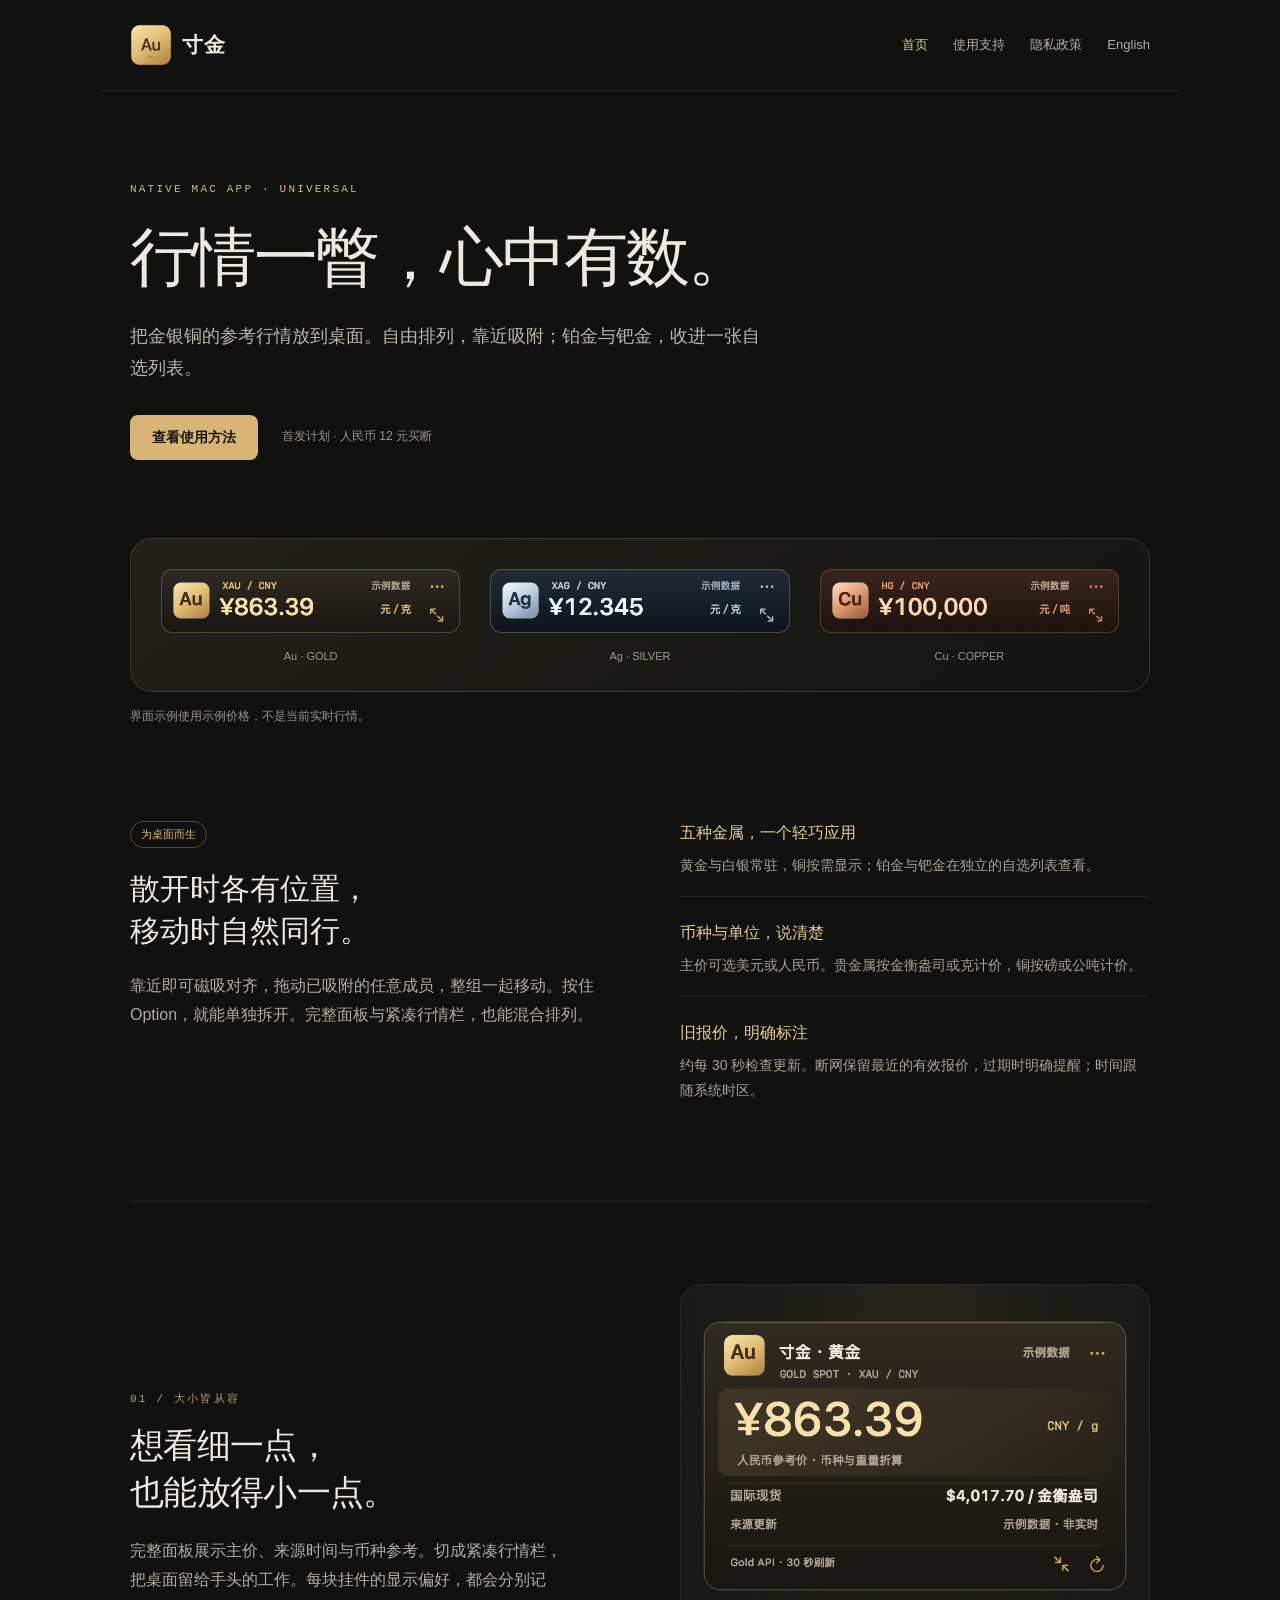
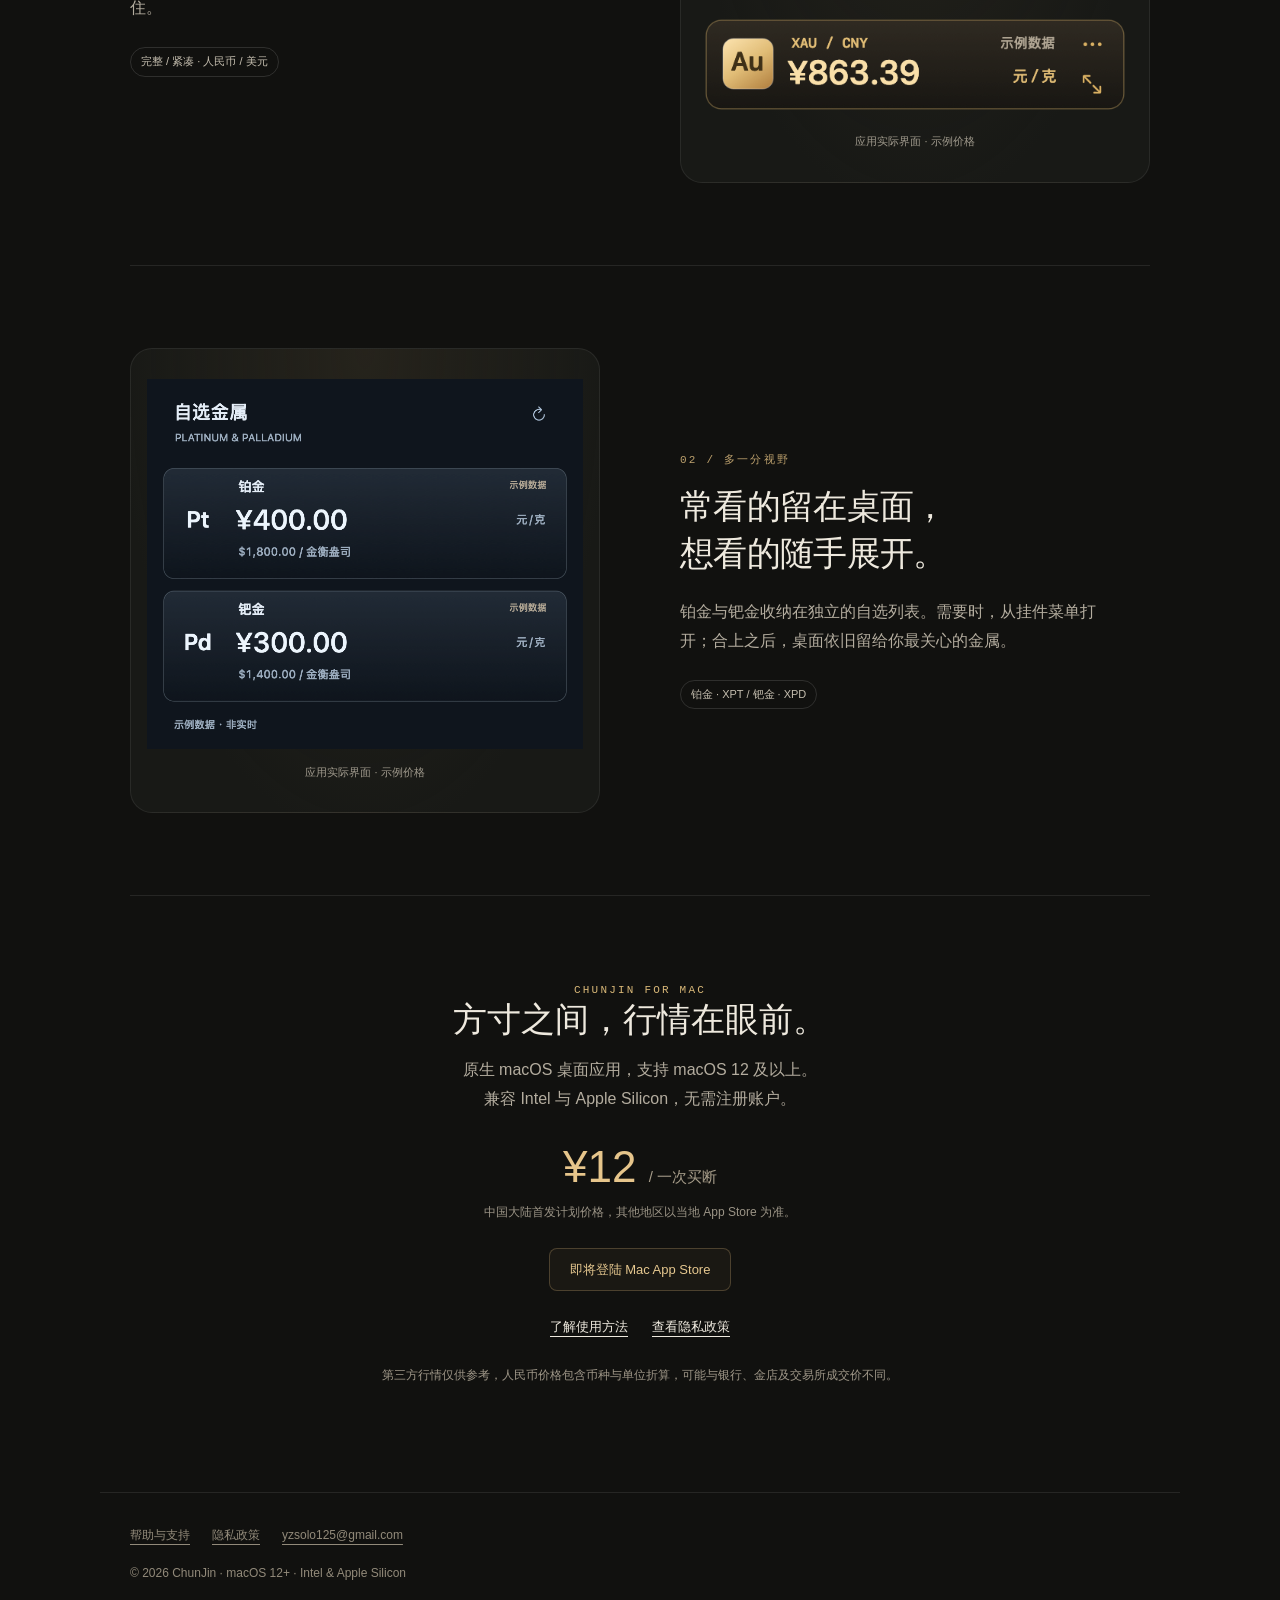
==== index.html @ 6190fd39 "Create independent bilingual ChunJin website" ====
<!doctype html><html lang="zh-CN"><head><meta charset="utf-8"><meta name="viewport" content="width=device-width,initial-scale=1"><title>寸金 · 桌面金属行情</title><meta name="description" content="把金银铜的参考行情放到桌面。自由排列，靠近吸附；铂金与钯金，收进一张自选列表。"><meta name="theme-color" content="#11110f"><link rel="icon" href="assets/icon.png"><link rel="stylesheet" href="style.css"></head><body><a class="skip" href="#main">跳到正文</a><header class="header wrap"><a class="brand" href="index.html"><img src="assets/icon.png" alt="Au">寸金</a><nav aria-label="主导航"><a href="index.html" aria-current="page">首页</a><a href="support.html">使用支持</a><a href="privacy.html">隐私政策</a><a href="en/index.html" lang="en">English</a></nav></header><main id="main" class="wrap"><section class="hero"><div class="eyebrow">NATIVE MAC APP · UNIVERSAL</div><h1>行情一瞥，心中有数。</h1><p>把金银铜的参考行情放到桌面。自由排列，靠近吸附；铂金与钯金，收进一张自选列表。</p><div class="actions"><a class="button" href="support.html">查看使用方法</a><span class="note">首发计划 · 人民币 12 元买断</span></div></section><div class="metals"><div class="metal"><img src="assets/gold-zh-Hans.png" alt="黄金挂件"><p>Au · GOLD</p></div><div class="metal"><img src="assets/silver-zh-Hans.png" alt="白银挂件"><p>Ag · SILVER</p></div><div class="metal"><img src="assets/copper-zh-Hans.png" alt="铜挂件"><p>Cu · COPPER</p></div></div><p class="note">界面示例使用示例价格，不是当前实时行情。</p><section class="intro"><div><span class="pill">为桌面而生</span><h2>散开时各有位置，<br>移动时自然同行。</h2><p>靠近即可磁吸对齐，拖动已吸附的任意成员，整组一起移动。按住 Option，就能单独拆开。完整面板与紧凑行情栏，也能混合排列。</p></div><div class="facts"><div><strong>五种金属，一个轻巧应用</strong><p>黄金与白银常驻，铜按需显示；铂金与钯金在独立的自选列表查看。</p></div><div><strong>币种与单位，说清楚</strong><p>主价可选美元或人民币。贵金属按金衡盎司或克计价，铜按磅或公吨计价。</p></div><div><strong>旧报价，明确标注</strong><p>约每 30 秒检查更新。断网保留最近的有效报价，过期时明确提醒；时间跟随系统时区。</p></div></div></section><section class="feature"><div class="body"><div class="eyebrow">01 / 大小皆从容</div><h2>想看细一点，<br>也能放得小一点。</h2><p>完整面板展示主价、来源时间与币种参考。切成紧凑行情栏，把桌面留给手头的工作。每块挂件的显示偏好，都会分别记住。</p><div class="spec"><span>完整 / 紧凑 · 人民币 / 美元</span></div></div><figure><img src="assets/gold-monitor-preview-zh-Hans.png" alt="黄金完整行情面板" loading="lazy"><img src="assets/gold-zh-Hans.png" alt="黄金紧凑行情栏" loading="lazy"><figcaption>应用实际界面 · 示例价格</figcaption></figure></section><section class="feature reverse"><div class="body"><div class="eyebrow">02 / 多一分视野</div><h2>常看的留在桌面，<br>想看的随手展开。</h2><p>铂金与钯金收纳在独立的自选列表。需要时，从挂件菜单打开；合上之后，桌面依旧留给你最关心的金属。</p><div class="spec"><span>铂金 · XPT / 钯金 · XPD</span></div></div><figure><img src="assets/watchlist-preview-zh-Hans.png" alt="铂金与钯金自选列表" loading="lazy"><figcaption>应用实际界面 · 示例价格</figcaption></figure></section><section class="purchase" id="availability"><div class="eyebrow">CHUNJIN FOR MAC</div><h2>方寸之间，行情在眼前。</h2><p>原生 macOS 桌面应用，支持 macOS 12 及以上。<br>兼容 Intel 与 Apple Silicon，无需注册账户。</p><div class="price">¥12 <small>/ 一次买断</small></div><p class="note">中国大陆首发计划价格，其他地区以当地 App Store 为准。</p><span class="launch">即将登陆 Mac App Store</span><div class="links"><a href="support.html">了解使用方法</a><a href="privacy.html">查看隐私政策</a></div><p class="fineprint">第三方行情仅供参考，人民币价格包含币种与单位折算，可能与银行、金店及交易所成交价不同。</p></section></main><footer class="wrap"><div class="links"><a href="support.html">帮助与支持</a><a href="privacy.html">隐私政策</a><a href="mailto:yzsolo125@gmail.com">yzsolo125@gmail.com</a></div><span>© 2026 ChunJin · macOS 12+ · Intel &amp; Apple Silicon</span></footer></body></html>
---- style.css ----
*{box-sizing:border-box}html{color-scheme:dark;scroll-behavior:smooth}body{margin:0;background:#11110f;color:#eee9de;font:16px/1.8 -apple-system,BlinkMacSystemFont,"Segoe UI",sans-serif}a{color:inherit;text-underline-offset:5px}a:hover{color:#f4d79a}.wrap{max-width:1080px;margin:auto;padding:0 30px}.header{display:flex;align-items:center;justify-content:space-between;padding-top:24px;padding-bottom:24px;border-bottom:1px solid #ffffff16}.brand{display:flex;align-items:center;gap:10px;text-decoration:none;font-size:21px;font-weight:600;letter-spacing:1px}.brand img{width:42px;height:42px}nav{display:flex;gap:25px;flex-wrap:wrap;font-size:13px;color:#b7af9d}nav a{text-decoration:none}nav a[aria-current=page]{color:#e8c688}.hero{padding:92px 0 44px;max-width:880px}.eyebrow{font:11px ui-monospace,SFMono-Regular,monospace;letter-spacing:2.2px;color:#d9b878}.hero h1{font-size:clamp(36px,5vw,64px);font-weight:500;line-height:1.2;letter-spacing:-2px;margin:24px 0}.hero p{color:#bdb5a5;max-width:640px;font-size:18px}.actions{display:flex;align-items:center;gap:24px;flex-wrap:wrap;margin-top:30px}.button{background:#d8b577;color:#19150e;padding:10px 22px;border-radius:8px;text-decoration:none;font-size:14px;font-weight:600}.note{font-size:12px!important;color:#9b9486!important}.metals{display:grid;grid-template-columns:repeat(3,1fr);gap:18px;background:linear-gradient(145deg,#24211a,#131412);border:1px solid #dabb812b;padding:24px;border-radius:22px;margin:24px 0 14px}.metal img{width:100%;display:block}.metal p{font-size:11px;color:#9f998c;text-align:center;margin:8px 0 0}.intro{display:grid;grid-template-columns:1fr 1fr;gap:80px;padding:80px 0;border-bottom:1px solid #ffffff16}.intro h2{font-size:30px;line-height:1.4;font-weight:500;margin:0 0 20px}.intro p{color:#b4ad9f;margin:0}.facts{display:grid;gap:22px}.facts div{padding-bottom:18px;border-bottom:1px solid #ffffff14}.facts strong{font-weight:500;color:#e9cc96}.facts p{font-size:14px;color:#aaa393;margin-top:5px}.document{max-width:800px;padding-top:58px;padding-bottom:74px}.document h1{font-size:38px;font-weight:500;line-height:1.3;margin:0 0 16px}.document h2{font-size:22px;font-weight:500;margin:38px 0 12px}.document p{color:#beb7a8;white-space:pre-line}.document .lead{font-size:18px}.document .meta{font-size:12px;color:#9a9282}.document details{padding:20px 0;border-bottom:1px solid #ffffff1a}.document summary{cursor:pointer;font-size:17px;color:#ead3a6}.document details p{margin-bottom:2px}.pill{display:inline-block;font:11px ui-monospace,monospace;border:1px solid #d8b57755;color:#d8b577;padding:5px 10px;border-radius:20px;margin-bottom:20px}footer{padding-top:32px!important;padding-bottom:36px!important;border-top:1px solid #ffffff16;color:#928a7a;font-size:12px}footer .links{display:flex;gap:22px;flex-wrap:wrap;margin-bottom:16px}.skip{position:absolute;left:-10000px}.skip:focus{left:12px;top:5px;background:#333;padding:10px;z-index:2}@media(max-width:700px){.wrap{padding-left:20px;padding-right:20px}.header{align-items:flex-start;gap:18px}nav{gap:12px;justify-content:flex-end;font-size:12px}.brand{font-size:17px}.brand img{width:32px;height:32px}.hero{padding-top:60px}.hero h1{letter-spacing:-1px}.hero p{font-size:16px}.metals{grid-template-columns:1fr;padding:15px;gap:18px}.metal{max-width:410px;margin:auto}.intro{grid-template-columns:1fr;gap:35px;padding:50px 0}.document{padding-top:42px}.document h1{font-size:30px}}@media(prefers-reduced-motion:reduce){html{scroll-behavior:auto}}
a:focus-visible,summary:focus-visible{outline:2px solid #f1ce89;outline-offset:6px}.feature{display:grid;grid-template-columns:1fr 1fr;gap:80px;align-items:center;padding:82px 0;border-bottom:1px solid #ffffff16}.feature h2{font-weight:500;font-size:34px;line-height:1.4;margin:16px 0 20px;letter-spacing:-.7px}.feature p{color:#b4ad9f}.feature .eyebrow{color:#bca06d}.feature figure{margin:0;padding:30px 16px;border:1px solid #ffffff13;border-radius:22px;background:radial-gradient(ellipse at top,#37302370,transparent 75%),#181916;display:grid;place-items:center;gap:14px}.feature figure img{width:100%;max-width:440px;height:auto}.feature figcaption{font-size:11px;color:#9f998c}.feature.reverse figure{order:-1}.spec{display:flex;gap:10px;flex-wrap:wrap;margin-top:24px}.spec span{font-size:11px;padding:4px 10px;border:1px solid #ffffff20;border-radius:20px;color:#c5beaf}.purchase{text-align:center;padding:88px 20px 82px}.purchase h2{font-size:34px;line-height:1.4;font-weight:500;margin:0 0 12px}.purchase>p{color:#b4ad9f;max-width:570px;margin:0 auto 24px}.price{font-size:44px;line-height:1.2;color:#e6c58b;font-weight:500;margin:28px 0 8px;font-variant-numeric:tabular-nums}.price small{font-size:15px;color:#a79d8a;font-weight:400}.launch{display:inline-flex;border:1px solid #d8b57744;background:#d8b5770b;color:#e5c78f;border-radius:8px;padding:9px 20px;font-size:13px}.fineprint{font-size:12px!important;color:#9f9788!important;margin-top:26px!important}.hero .actions .note{max-width:300px}.metals .metal img{height:auto}.metals{margin-top:34px}.feature .body{max-width:440px}.intro .facts div:last-child{border-bottom:0}.purchase .links{display:flex;justify-content:center;gap:24px;margin-top:24px;font-size:13px}@media(max-width:700px){.feature{grid-template-columns:1fr;gap:30px;padding:48px 0}.feature.reverse figure{order:0}.feature h2,.purchase h2{font-size:28px}.feature figure{padding:24px 12px}.purchase{padding:58px 0}.price{font-size:38px}.hero .actions{gap:16px}.metals .metal{width:100%}}
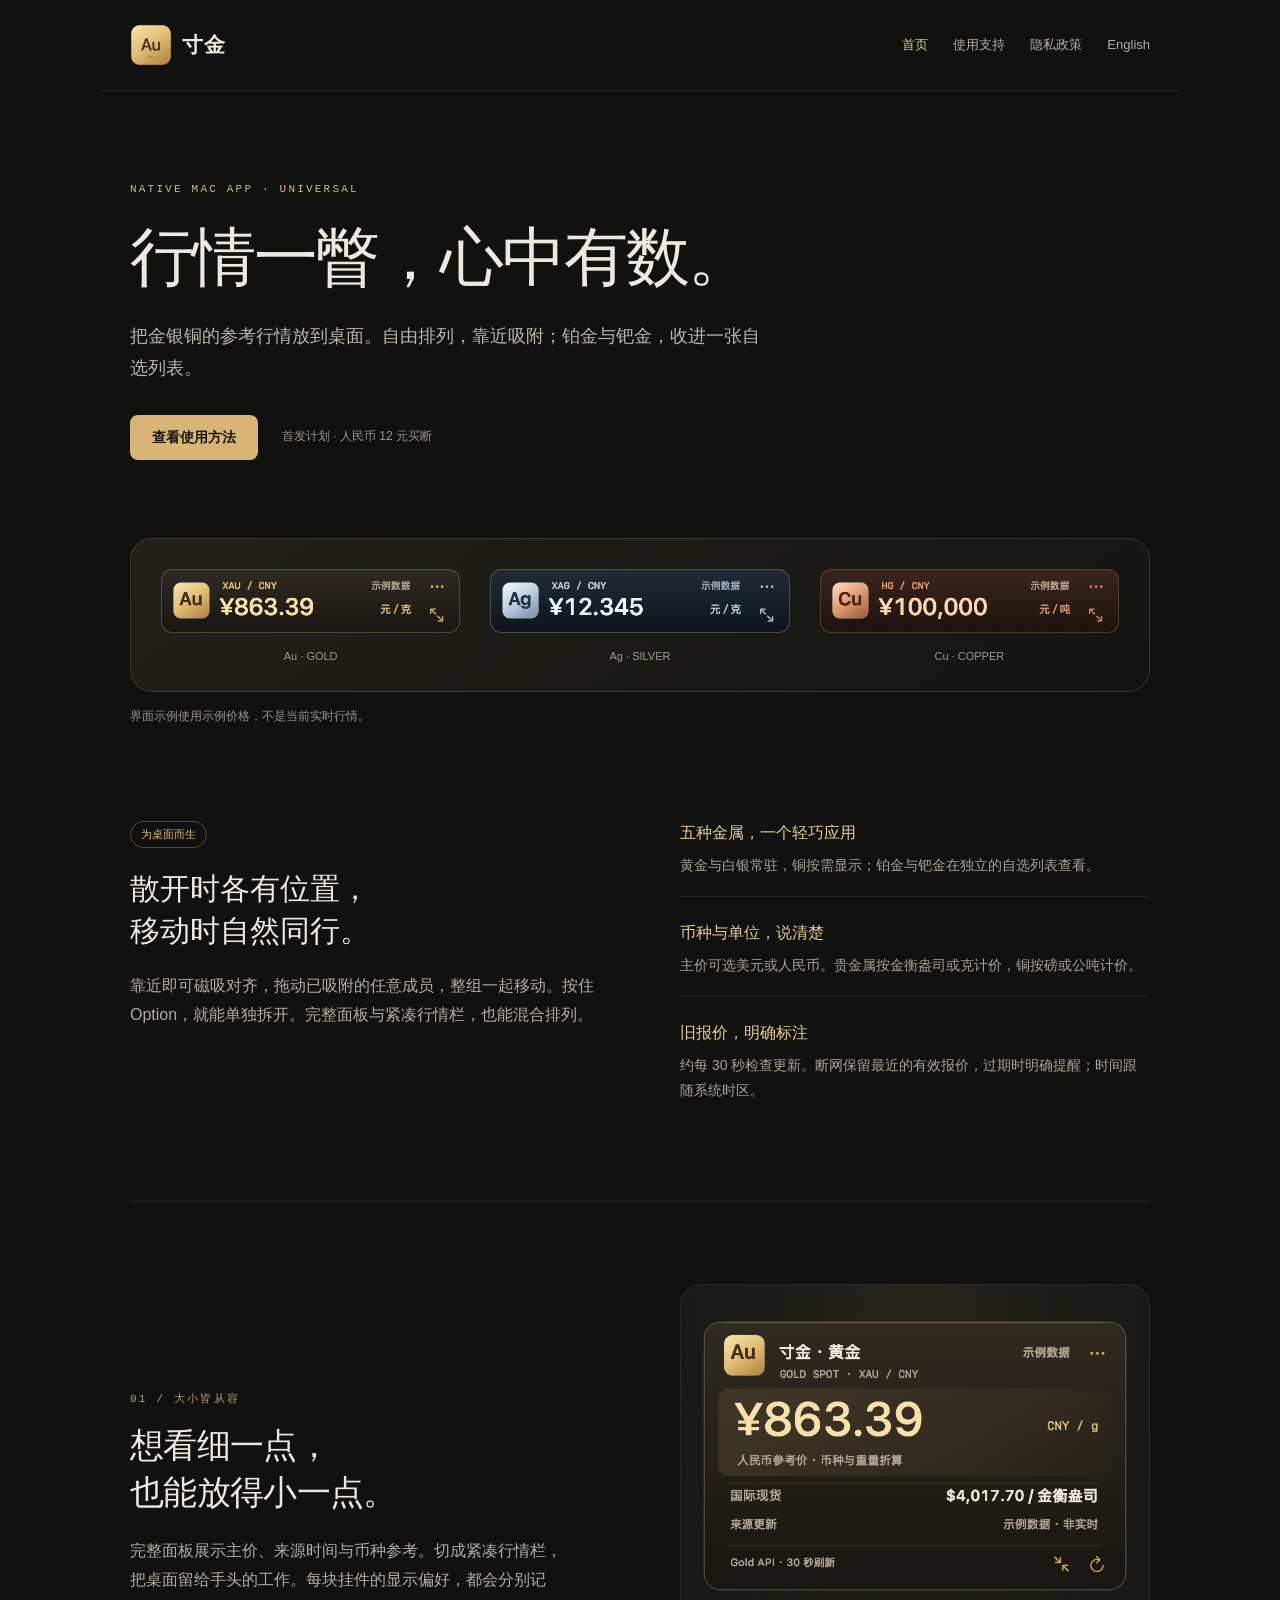
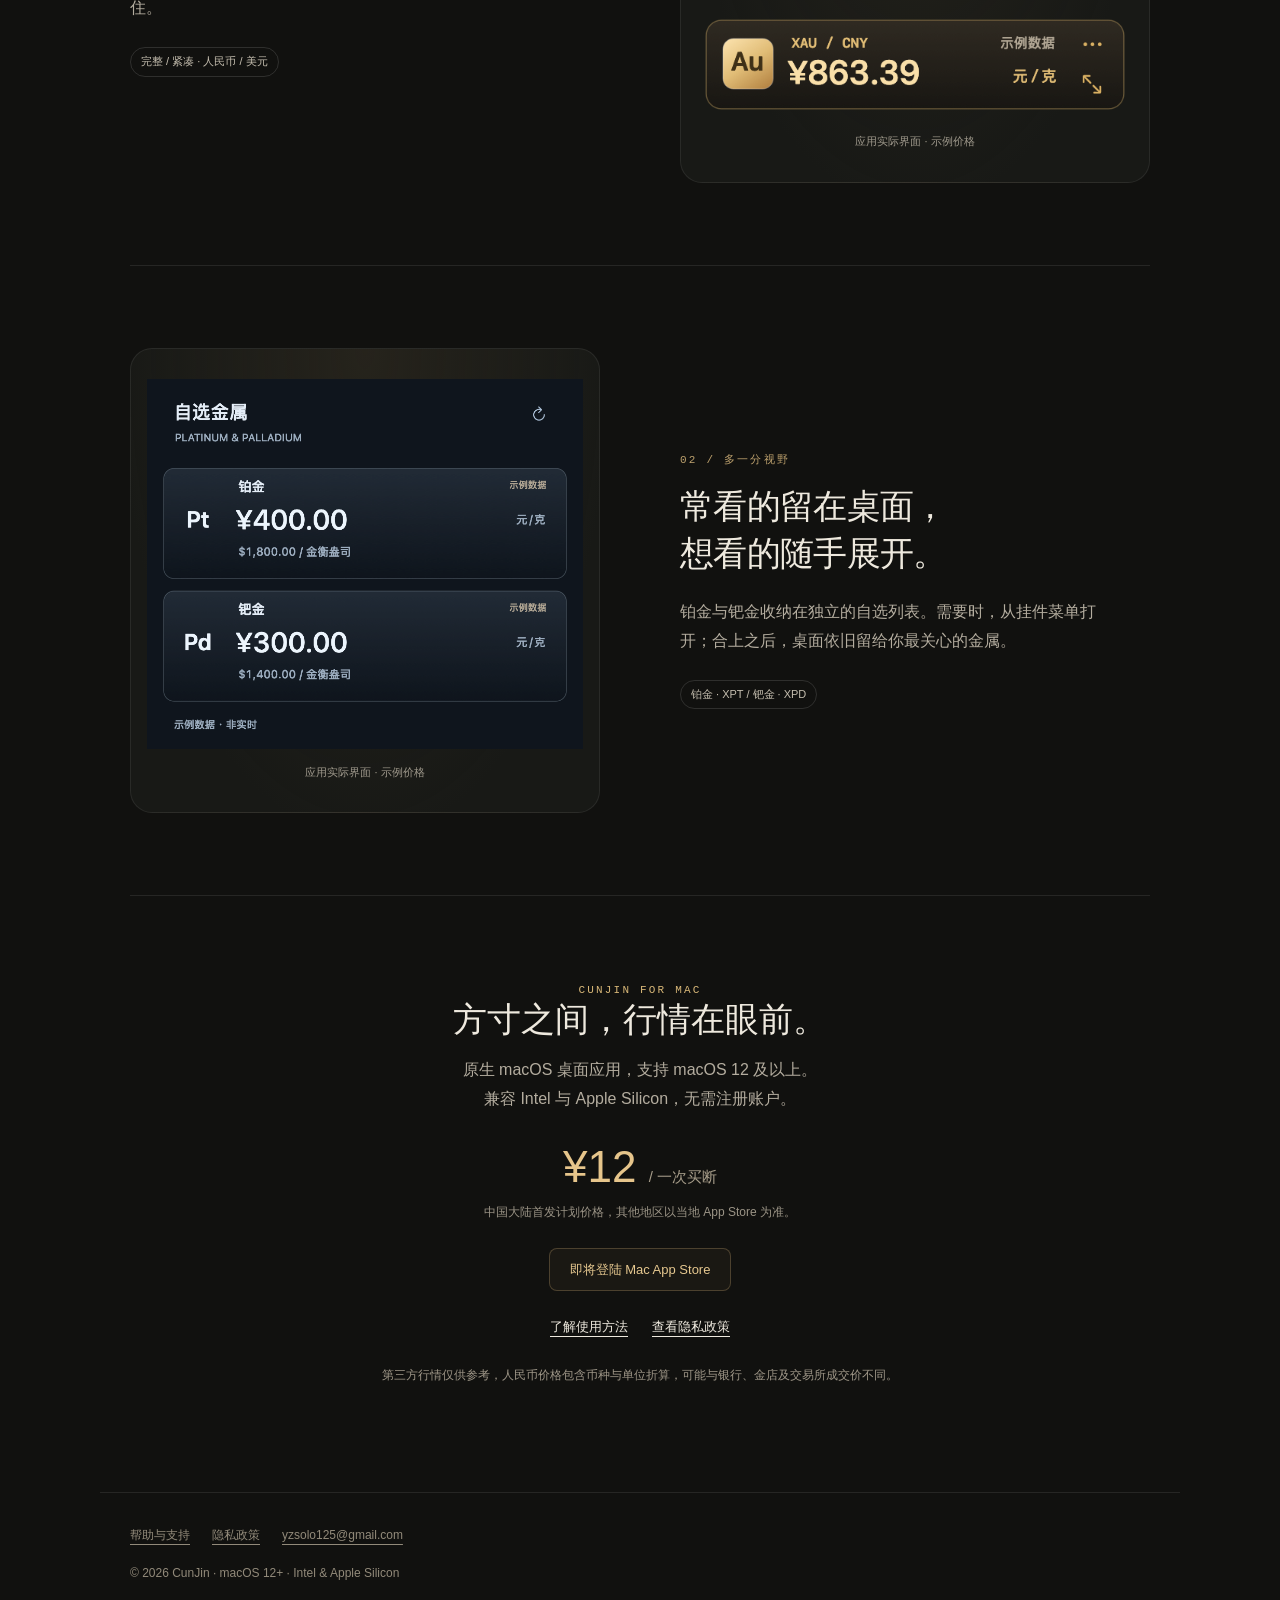
==== commit 5d88e281: "Use cunjin project name and CunJin English brand" ====
--- a/index.html
+++ b/index.html
@@ -1 +1 @@
-<!doctype html><html lang="zh-CN"><head><meta charset="utf-8"><meta name="viewport" content="width=device-width,initial-scale=1"><title>寸金 · 桌面金属行情</title><meta name="description" content="把金银铜的参考行情放到桌面。自由排列，靠近吸附；铂金与钯金，收进一张自选列表。"><meta name="theme-color" content="#11110f"><link rel="icon" href="assets/icon.png"><link rel="stylesheet" href="style.css"></head><body><a class="skip" href="#main">跳到正文</a><header class="header wrap"><a class="brand" href="index.html"><img src="assets/icon.png" alt="Au">寸金</a><nav aria-label="主导航"><a href="index.html" aria-current="page">首页</a><a href="support.html">使用支持</a><a href="privacy.html">隐私政策</a><a href="en/index.html" lang="en">English</a></nav></header><main id="main" class="wrap"><section class="hero"><div class="eyebrow">NATIVE MAC APP · UNIVERSAL</div><h1>行情一瞥，心中有数。</h1><p>把金银铜的参考行情放到桌面。自由排列，靠近吸附；铂金与钯金，收进一张自选列表。</p><div class="actions"><a class="button" href="support.html">查看使用方法</a><span class="note">首发计划 · 人民币 12 元买断</span></div></section><div class="metals"><div class="metal"><img src="assets/gold-zh-Hans.png" alt="黄金挂件"><p>Au · GOLD</p></div><div class="metal"><img src="assets/silver-zh-Hans.png" alt="白银挂件"><p>Ag · SILVER</p></div><div class="metal"><img src="assets/copper-zh-Hans.png" alt="铜挂件"><p>Cu · COPPER</p></div></div><p class="note">界面示例使用示例价格，不是当前实时行情。</p><section class="intro"><div><span class="pill">为桌面而生</span><h2>散开时各有位置，<br>移动时自然同行。</h2><p>靠近即可磁吸对齐，拖动已吸附的任意成员，整组一起移动。按住 Option，就能单独拆开。完整面板与紧凑行情栏，也能混合排列。</p></div><div class="facts"><div><strong>五种金属，一个轻巧应用</strong><p>黄金与白银常驻，铜按需显示；铂金与钯金在独立的自选列表查看。</p></div><div><strong>币种与单位，说清楚</strong><p>主价可选美元或人民币。贵金属按金衡盎司或克计价，铜按磅或公吨计价。</p></div><div><strong>旧报价，明确标注</strong><p>约每 30 秒检查更新。断网保留最近的有效报价，过期时明确提醒；时间跟随系统时区。</p></div></div></section><section class="feature"><div class="body"><div class="eyebrow">01 / 大小皆从容</div><h2>想看细一点，<br>也能放得小一点。</h2><p>完整面板展示主价、来源时间与币种参考。切成紧凑行情栏，把桌面留给手头的工作。每块挂件的显示偏好，都会分别记住。</p><div class="spec"><span>完整 / 紧凑 · 人民币 / 美元</span></div></div><figure><img src="assets/gold-monitor-preview-zh-Hans.png" alt="黄金完整行情面板" loading="lazy"><img src="assets/gold-zh-Hans.png" alt="黄金紧凑行情栏" loading="lazy"><figcaption>应用实际界面 · 示例价格</figcaption></figure></section><section class="feature reverse"><div class="body"><div class="eyebrow">02 / 多一分视野</div><h2>常看的留在桌面，<br>想看的随手展开。</h2><p>铂金与钯金收纳在独立的自选列表。需要时，从挂件菜单打开；合上之后，桌面依旧留给你最关心的金属。</p><div class="spec"><span>铂金 · XPT / 钯金 · XPD</span></div></div><figure><img src="assets/watchlist-preview-zh-Hans.png" alt="铂金与钯金自选列表" loading="lazy"><figcaption>应用实际界面 · 示例价格</figcaption></figure></section><section class="purchase" id="availability"><div class="eyebrow">CHUNJIN FOR MAC</div><h2>方寸之间，行情在眼前。</h2><p>原生 macOS 桌面应用，支持 macOS 12 及以上。<br>兼容 Intel 与 Apple Silicon，无需注册账户。</p><div class="price">¥12 <small>/ 一次买断</small></div><p class="note">中国大陆首发计划价格，其他地区以当地 App Store 为准。</p><span class="launch">即将登陆 Mac App Store</span><div class="links"><a href="support.html">了解使用方法</a><a href="privacy.html">查看隐私政策</a></div><p class="fineprint">第三方行情仅供参考，人民币价格包含币种与单位折算，可能与银行、金店及交易所成交价不同。</p></section></main><footer class="wrap"><div class="links"><a href="support.html">帮助与支持</a><a href="privacy.html">隐私政策</a><a href="mailto:yzsolo125@gmail.com">yzsolo125@gmail.com</a></div><span>© 2026 ChunJin · macOS 12+ · Intel &amp; Apple Silicon</span></footer></body></html>+<!doctype html><html lang="zh-CN"><head><meta charset="utf-8"><meta name="viewport" content="width=device-width,initial-scale=1"><title>寸金 · 桌面金属行情</title><meta name="description" content="把金银铜的参考行情放到桌面。自由排列，靠近吸附；铂金与钯金，收进一张自选列表。"><meta name="theme-color" content="#11110f"><link rel="icon" href="assets/icon.png"><link rel="stylesheet" href="style.css"></head><body><a class="skip" href="#main">跳到正文</a><header class="header wrap"><a class="brand" href="index.html"><img src="assets/icon.png" alt="Au">寸金</a><nav aria-label="主导航"><a href="index.html" aria-current="page">首页</a><a href="support.html">使用支持</a><a href="privacy.html">隐私政策</a><a href="en/index.html" lang="en">English</a></nav></header><main id="main" class="wrap"><section class="hero"><div class="eyebrow">NATIVE MAC APP · UNIVERSAL</div><h1>行情一瞥，心中有数。</h1><p>把金银铜的参考行情放到桌面。自由排列，靠近吸附；铂金与钯金，收进一张自选列表。</p><div class="actions"><a class="button" href="support.html">查看使用方法</a><span class="note">首发计划 · 人民币 12 元买断</span></div></section><div class="metals"><div class="metal"><img src="assets/gold-zh-Hans.png" alt="黄金挂件"><p>Au · GOLD</p></div><div class="metal"><img src="assets/silver-zh-Hans.png" alt="白银挂件"><p>Ag · SILVER</p></div><div class="metal"><img src="assets/copper-zh-Hans.png" alt="铜挂件"><p>Cu · COPPER</p></div></div><p class="note">界面示例使用示例价格，不是当前实时行情。</p><section class="intro"><div><span class="pill">为桌面而生</span><h2>散开时各有位置，<br>移动时自然同行。</h2><p>靠近即可磁吸对齐，拖动已吸附的任意成员，整组一起移动。按住 Option，就能单独拆开。完整面板与紧凑行情栏，也能混合排列。</p></div><div class="facts"><div><strong>五种金属，一个轻巧应用</strong><p>黄金与白银常驻，铜按需显示；铂金与钯金在独立的自选列表查看。</p></div><div><strong>币种与单位，说清楚</strong><p>主价可选美元或人民币。贵金属按金衡盎司或克计价，铜按磅或公吨计价。</p></div><div><strong>旧报价，明确标注</strong><p>约每 30 秒检查更新。断网保留最近的有效报价，过期时明确提醒；时间跟随系统时区。</p></div></div></section><section class="feature"><div class="body"><div class="eyebrow">01 / 大小皆从容</div><h2>想看细一点，<br>也能放得小一点。</h2><p>完整面板展示主价、来源时间与币种参考。切成紧凑行情栏，把桌面留给手头的工作。每块挂件的显示偏好，都会分别记住。</p><div class="spec"><span>完整 / 紧凑 · 人民币 / 美元</span></div></div><figure><img src="assets/gold-monitor-preview-zh-Hans.png" alt="黄金完整行情面板" loading="lazy"><img src="assets/gold-zh-Hans.png" alt="黄金紧凑行情栏" loading="lazy"><figcaption>应用实际界面 · 示例价格</figcaption></figure></section><section class="feature reverse"><div class="body"><div class="eyebrow">02 / 多一分视野</div><h2>常看的留在桌面，<br>想看的随手展开。</h2><p>铂金与钯金收纳在独立的自选列表。需要时，从挂件菜单打开；合上之后，桌面依旧留给你最关心的金属。</p><div class="spec"><span>铂金 · XPT / 钯金 · XPD</span></div></div><figure><img src="assets/watchlist-preview-zh-Hans.png" alt="铂金与钯金自选列表" loading="lazy"><figcaption>应用实际界面 · 示例价格</figcaption></figure></section><section class="purchase" id="availability"><div class="eyebrow">CUNJIN FOR MAC</div><h2>方寸之间，行情在眼前。</h2><p>原生 macOS 桌面应用，支持 macOS 12 及以上。<br>兼容 Intel 与 Apple Silicon，无需注册账户。</p><div class="price">¥12 <small>/ 一次买断</small></div><p class="note">中国大陆首发计划价格，其他地区以当地 App Store 为准。</p><span class="launch">即将登陆 Mac App Store</span><div class="links"><a href="support.html">了解使用方法</a><a href="privacy.html">查看隐私政策</a></div><p class="fineprint">第三方行情仅供参考，人民币价格包含币种与单位折算，可能与银行、金店及交易所成交价不同。</p></section></main><footer class="wrap"><div class="links"><a href="support.html">帮助与支持</a><a href="privacy.html">隐私政策</a><a href="mailto:yzsolo125@gmail.com">yzsolo125@gmail.com</a></div><span>© 2026 CunJin · macOS 12+ · Intel &amp; Apple Silicon</span></footer></body></html>
